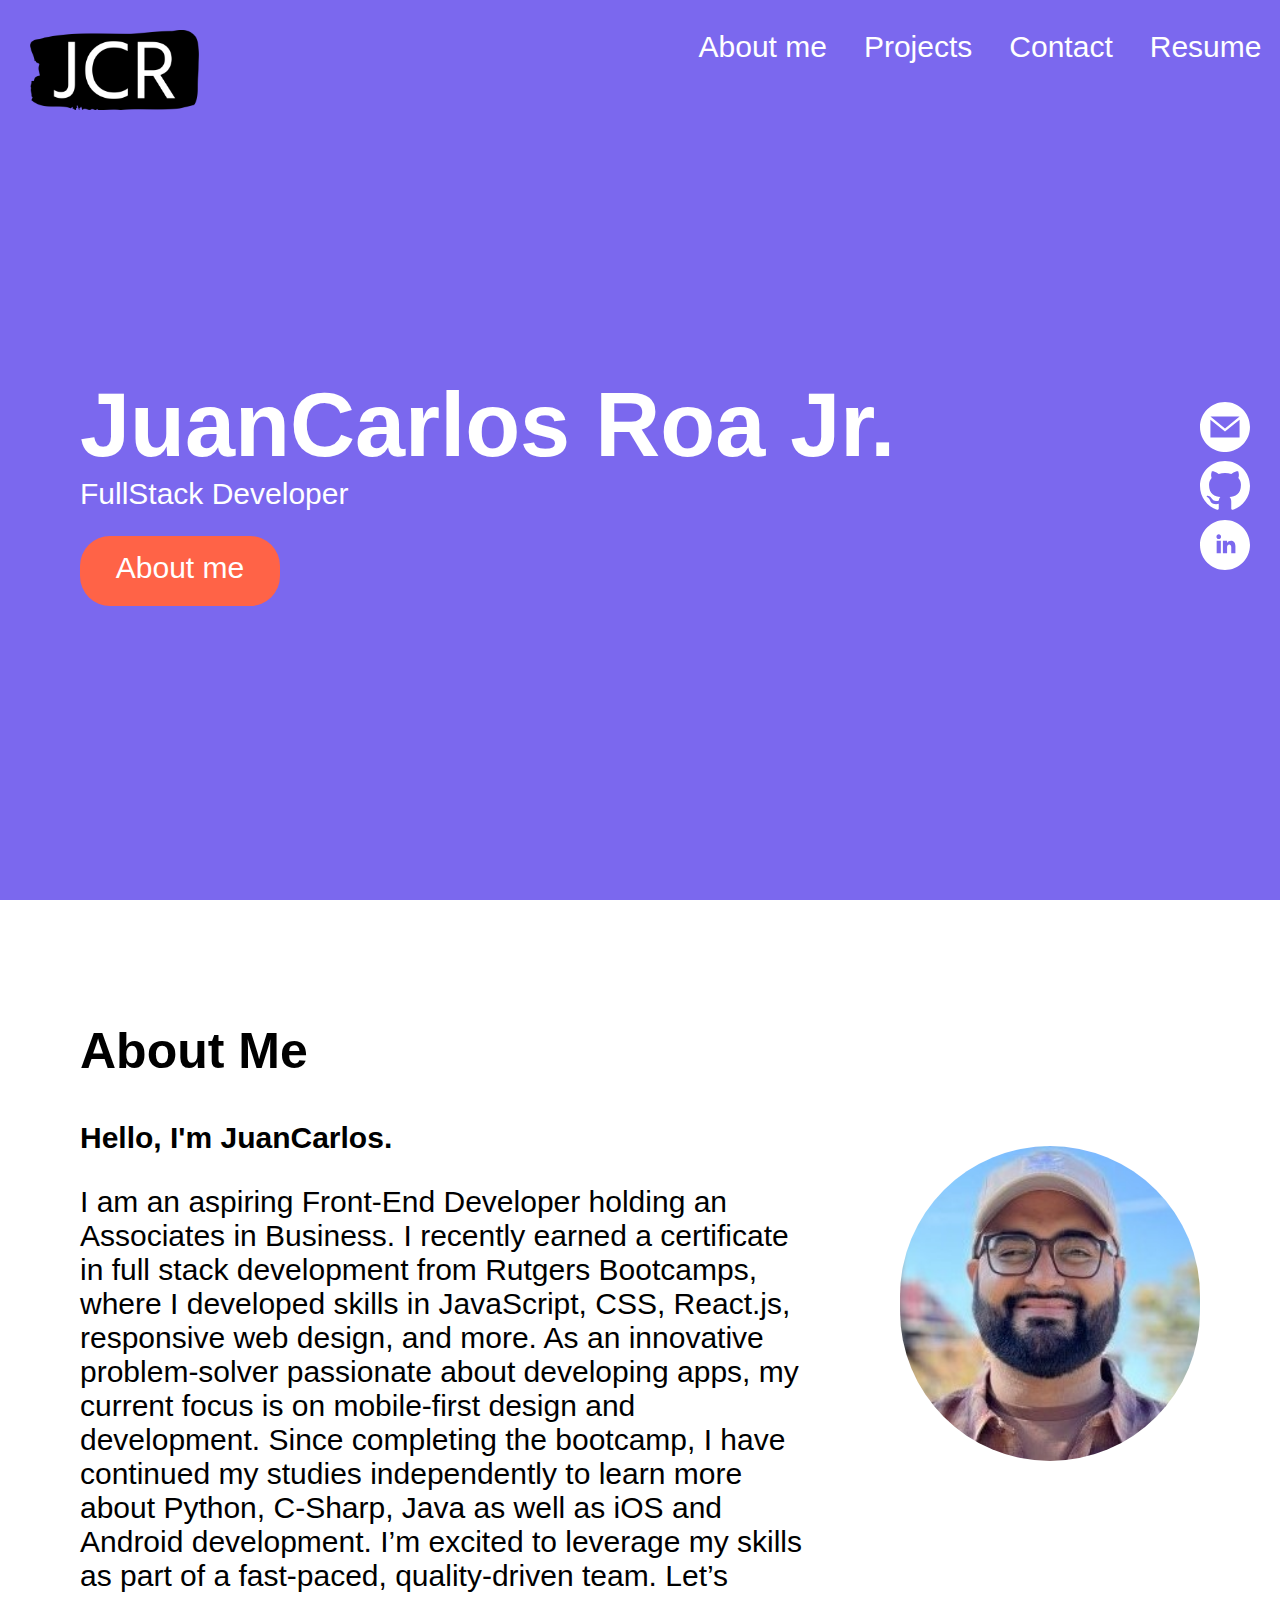
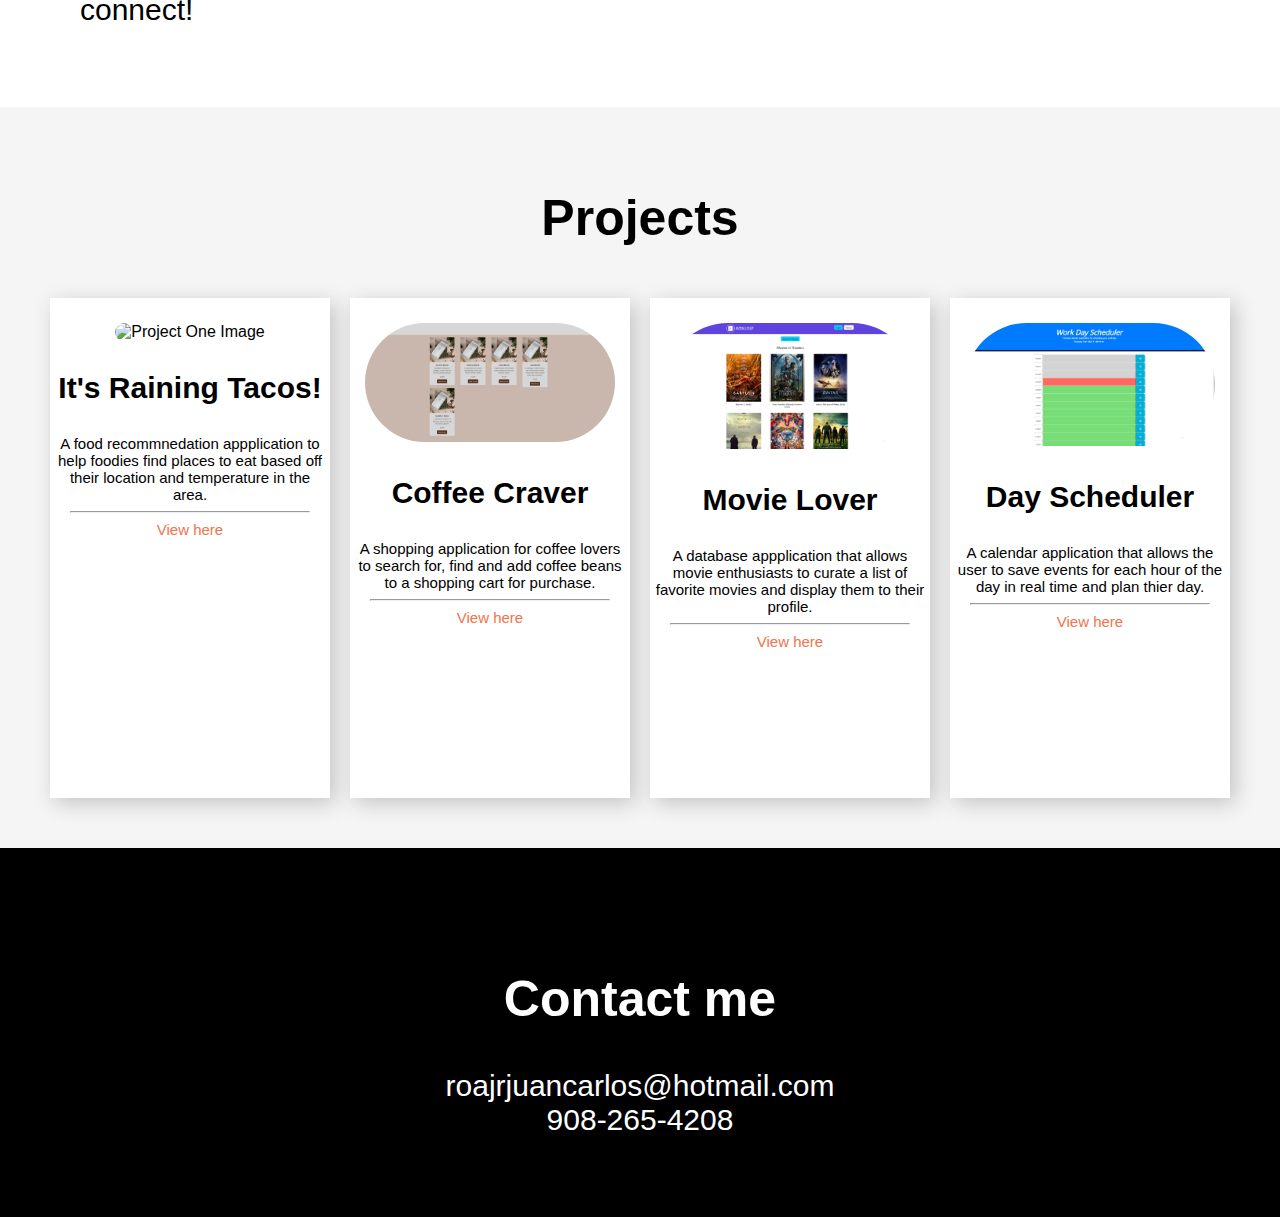
==== index.html @ 2ea53c3a "resume updated with new school name" ====
<!DOCTYPE html>
<html lang="en">
<head>
    <link rel="stylesheet" href="src/styles.css">
    <meta charset="UTF-8">
    <meta http-equiv="X-UA-Compatible" content="IE=edge">
    <meta name="viewport" content="width=device-width, initial-scale=1.0">
    <title>Portfolio</title>
</head>
<body>
    <section class="hero">
        <nav>
            <img class="logo" src="src/images/JCR logo.png" alt="logo">
            <ul>
                <li><a href="#about-me">About me</a></li>
                <li><a href="#projects">Projects</a></li>
                <li><a href="#contact-me">Contact</a></li>
                <li><a href="./src/pdfs/Resume (1).pdf" target="_blank">Resume</a></li>
            </ul>
            <button class="hamburger" id="hamburger">
                <i class="fas fa-bars"></i>
            </button>
        </nav>
        <div class="hero-area">
            <div class="hero-text">
                <h1>JuanCarlos Roa Jr.</h1>
                <p>FullStack Developer</p>
                <div class="button"><a href="#about-me">About me</a></div>
            </div> 
            <div class="socials">
                <div><a href="mailto: https://www.roajrjuancarlos@hotmail.com" class="social">
                    <svg xmlns="http://www.w3.org/2000/svg" fill="#ffffff" width="50" height="50" viewBox="0 0 24 24"><path d="M12 .02c-6.627 0-12 5.373-12 12s5.373 12 12 12 12-5.373 12-12-5.373-12-12-12zm6.99 6.98l-6.99 5.666-6.991-5.666h13.981zm.01 10h-14v-8.505l7 5.673 7-5.672v8.504z"/></svg>
                </a></div>
                <div><a href="https://www.github.com/Jcroa25"  class="social">
                    <svg xmlns="http://www.w3.org/2000/svg" fill="#ffffff" width="50" height="50" viewBox="0 0 24 24"><path d="M12 0c-6.626 0-12 5.373-12 12 0 5.302 3.438 9.8 8.207 11.387.599.111.793-.261.793-.577v-2.234c-3.338.726-4.033-1.416-4.033-1.416-.546-1.387-1.333-1.756-1.333-1.756-1.089-.745.083-.729.083-.729 1.205.084 1.839 1.237 1.839 1.237 1.07 1.834 2.807 1.304 3.492.997.107-.775.418-1.305.762-1.604-2.665-.305-5.467-1.334-5.467-5.931 0-1.311.469-2.381 1.236-3.221-.124-.303-.535-1.524.117-3.176 0 0 1.008-.322 3.301 1.23.957-.266 1.983-.399 3.003-.404 1.02.005 2.047.138 3.006.404 2.291-1.552 3.297-1.23 3.297-1.23.653 1.653.242 2.874.118 3.176.77.84 1.235 1.911 1.235 3.221 0 4.609-2.807 5.624-5.479 5.921.43.372.823 1.102.823 2.222v3.293c0 .319.192.694.801.576 4.765-1.589 8.199-6.086 8.199-11.386 0-6.627-5.373-12-12-12z"/></svg>
                </a></div>
                <div><a href="https://www.linkedin.com/in/juancarlos-roa-jr" class="social">
                    <svg xmlns="http://www.w3.org/2000/svg" fill="#ffffff" width="50" height="50" viewBox="0 0 24 24"><path d="M12 0c-6.627 0-12 5.373-12 12s5.373 12 12 12 12-5.373 12-12-5.373-12-12-12zm-2 16h-2v-6h2v6zm-1-6.891c-.607 0-1.1-.496-1.1-1.109 0-.612.492-1.109 1.1-1.109s1.1.497 1.1 1.109c0 .613-.493 1.109-1.1 1.109zm8 6.891h-1.998v-2.861c0-1.881-2.002-1.722-2.002 0v2.861h-2v-6h2v1.093c.872-1.616 4-1.736 4 1.548v3.359z"/></svg>
                </a></div>
            </div>
        </div>    
    </section>
    <section class="sub-section" id="about-me">
        <div class="information">
            <h2 id="aboutme">About Me</h2>
            <h3>Hello, I'm JuanCarlos.</h3><p>I am an aspiring Front-End Developer holding an Associates in Business. I recently earned a certificate in full stack development from Rutgers Bootcamps, where I developed skills in JavaScript, CSS, React.js, responsive web design, and more.
                As an innovative problem-solver passionate about developing apps, my current focus is on mobile-first design and development. Since completing the bootcamp, I have continued my studies independently to learn more about Python, C-Sharp, Java as well as iOS and Android development.
                 I’m excited to leverage my skills as part of a fast-paced, quality-driven team. Let’s connect!</p>
        </div>
        <div class="headshot-container">
            <img class="headshot" src="./src/images/headshot.jpg" alt="Headshot"/>
        </div>
    </section>
    <section class="sub-section-alternative" id="projects">
        <h2>Projects</h2>
        <div class="project-container">
            <div class="project-card">
                <img class="project-image" src="src/images/Project 1.png" alt="Project One Image"/>
                <h3>It's Raining Tacos!</h3>
                <p class="subtext">A food recommnedation appplication to help foodies find places to eat based off their location and temperature in the area.</p>
                <hr/>
                <p class="subtext"><a class="project-link" href="https://sminker0401.github.io/Its-Raining-Tacos/">View here</a></p>
            </div>
            <div class="project-card">
              <img class="project-image" src="src/images/Project 2.png" alt="Project Two Image"/>
              <h3>Coffee Craver</h3>
              <p class="subtext">A shopping application for coffee lovers to search for, find and add coffee beans to a shopping cart for purchase.</p>
              <hr/>
              <p class="subtext"><a class="project-link" href="https://coffee-cravers.herokuapp.com/">View here</a></p>
            </div>
            <div class="project-card">
              <img class="project-image" src="src/images/Project 3.png" alt="Project Third Image"/>
              <h3>Movie Lover</h3>
              <p class="subtext">A database appplication that allows movie enthusiasts to curate a list of favorite movies and display them to their profile.</p>
              <hr/>
              <p class="subtext"><a class="project-link" href="https://movie-lover.herokuapp.com/">View here</a></p>
            </div>
            <div class="project-card">
              <img class="project-image" src="src/images/Project 4.png" alt="Project Fourth Image"/>
              <h3>Day Scheduler</h3>
              <p class="subtext">A calendar application that allows the user to save events for each hour of the day in real time and plan thier day.</p>
              <hr/>
              <p class="subtext"><a class="project-link" href="https://jcroa25.github.io/Work-Day-Scheduler/">View here</a></p>
            </div>
        </div>
    </section>
    <footer id="contact-me">
        <h2>Contact me</h2>
        <p>roajrjuancarlos@hotmail.com</p>
        <p>908-265-4208</p>
    </footer>
    <script src="src/app.js"></script>
</body>
</html>

<!--Front-end web developer leveraging background in psychology to build more intuitive user experiences on the web. Recently earned a certificate in full stack development from [school name] and developed skills in JavaScript, CSS, React.js, and responsive web design. Known as an innovative problem-solver passionate about developing apps, with a focus on mobile-first design and development. Aim for each project is to best engage the audience for an impactful user experience. Excited to leverage skills in the future as part of a fast-paced, quality-driven team to build better experiences on the web.-->
---- src/styles.css ----
body {
    font-family: 'Poppins', sans-serif;
    margin: 0;
}

section {
    background-color: white;
}

.hero {
    background-color: #7b68ee;
    height: 100vh;
    color: white;
    font-size: 40px;
}

footer {
    background-color: black;
    color: white;
    text-align: center;
    padding: 80px;
}

nav {
    display: flex;
    justify-content: space-between;
}

ul {
    display: flex;
    list-style-type: none;
    width: 600px;
    justify-content: space-around;
    font-size: 30px;
}

li {
    text-decoration: none;
    margin-right: px;
}

h1 {
    font-size: 90px;
    margin: 0;
}

h2 {
    font-size: 50px;
}



h3 {
    font-size: 30px
}

p {
    margin: 0;
    font-size: 30px;
    font-weight: 300;
}

.subtext {
    font-size: 15px;
    font-weight: 300;
}

.hero-area {
    display: flex;
    height: 100%;
    justify-content: space-between;
    align-items: center;
}

.hero-text {
    margin-left: 80px;
    margin-bottom: 200px;
}

.button {
    width: 200px;
    height: 55px;
    border-radius: 30px;
    background-color: #ff6347;
    text-align: center;
    font-size: 30px;
    font-weight: 300;
    padding-top: 15px;
    margin-top: 25px;
}

.button:hover {
    background-color: #ef744b;
}

.button:active {
    background-color: #A9A9A9;
    color: #808080;
}

.socials {
    margin: 10px;
    padding-bottom: 200px;
}

.logo {
    height: 80px;
    margin: 30px;
}
.social {
    margin: 20px;
}

.sub-section {
    display: flex;
    justify-content: space-around;
    padding: 80px;
}

.sub-section-alternative {
    background-color: #f5f5f5;
    display: flex;
    flex-direction: column;
    text-align: center;
    padding: 40px;
}

.headshot {
    width: 300px;
    border-radius: 150px;
    margin-left: 80px;
}

.headshot-container {
    display: flex;
    align-items: center;
}

.project-card {
    background-color: white;
    width: 300px;
    height: 500px;
    box-shadow: 5px 5px 20px rgb(197, 195, 195);
    margin: 10px;
}

.project-container {
    display: flex;
    justify-content: space-around;
}

.subtext {
    margin: 5px;
}

@media only screen and (max-width: 1000px) {
    .project-container {
        display: flex;
        flex-wrap: wrap;
        width: 100%;
    }
}

.project-image {
    margin-top: 25px;
    width: 250px;
    border-radius: 125px;
}

hr {
    margin-left: 20px;
    margin-right: 20px;
}

.project-link {
    text-decoration: none;
    color: #ef744b;
}

a {
    text-decoration: none;
    color: white;
}

.hamburger {
    display: none;
}

.hamburger:focus{
    outline: 0;
}


@media only screen and (max-width: 1000px) {
    .hamburger {
        display: block;
        border: 0;
        background-color: transparent;
        color: white;
        font-size: 30px;
        margin: 20px;
        align-self: flex-end;
        width: 100%;
    }

    ul {
        display: none;
        background-color: #2b2c38;
        margin: 0ppx;
    }

    ul.show {
        display: block;
    }

    nav {
        display: flex;
        flex-direction: column-reverse;
        background-color: #2b2c38;
    }

    .logo {
        display: none;
    }
}
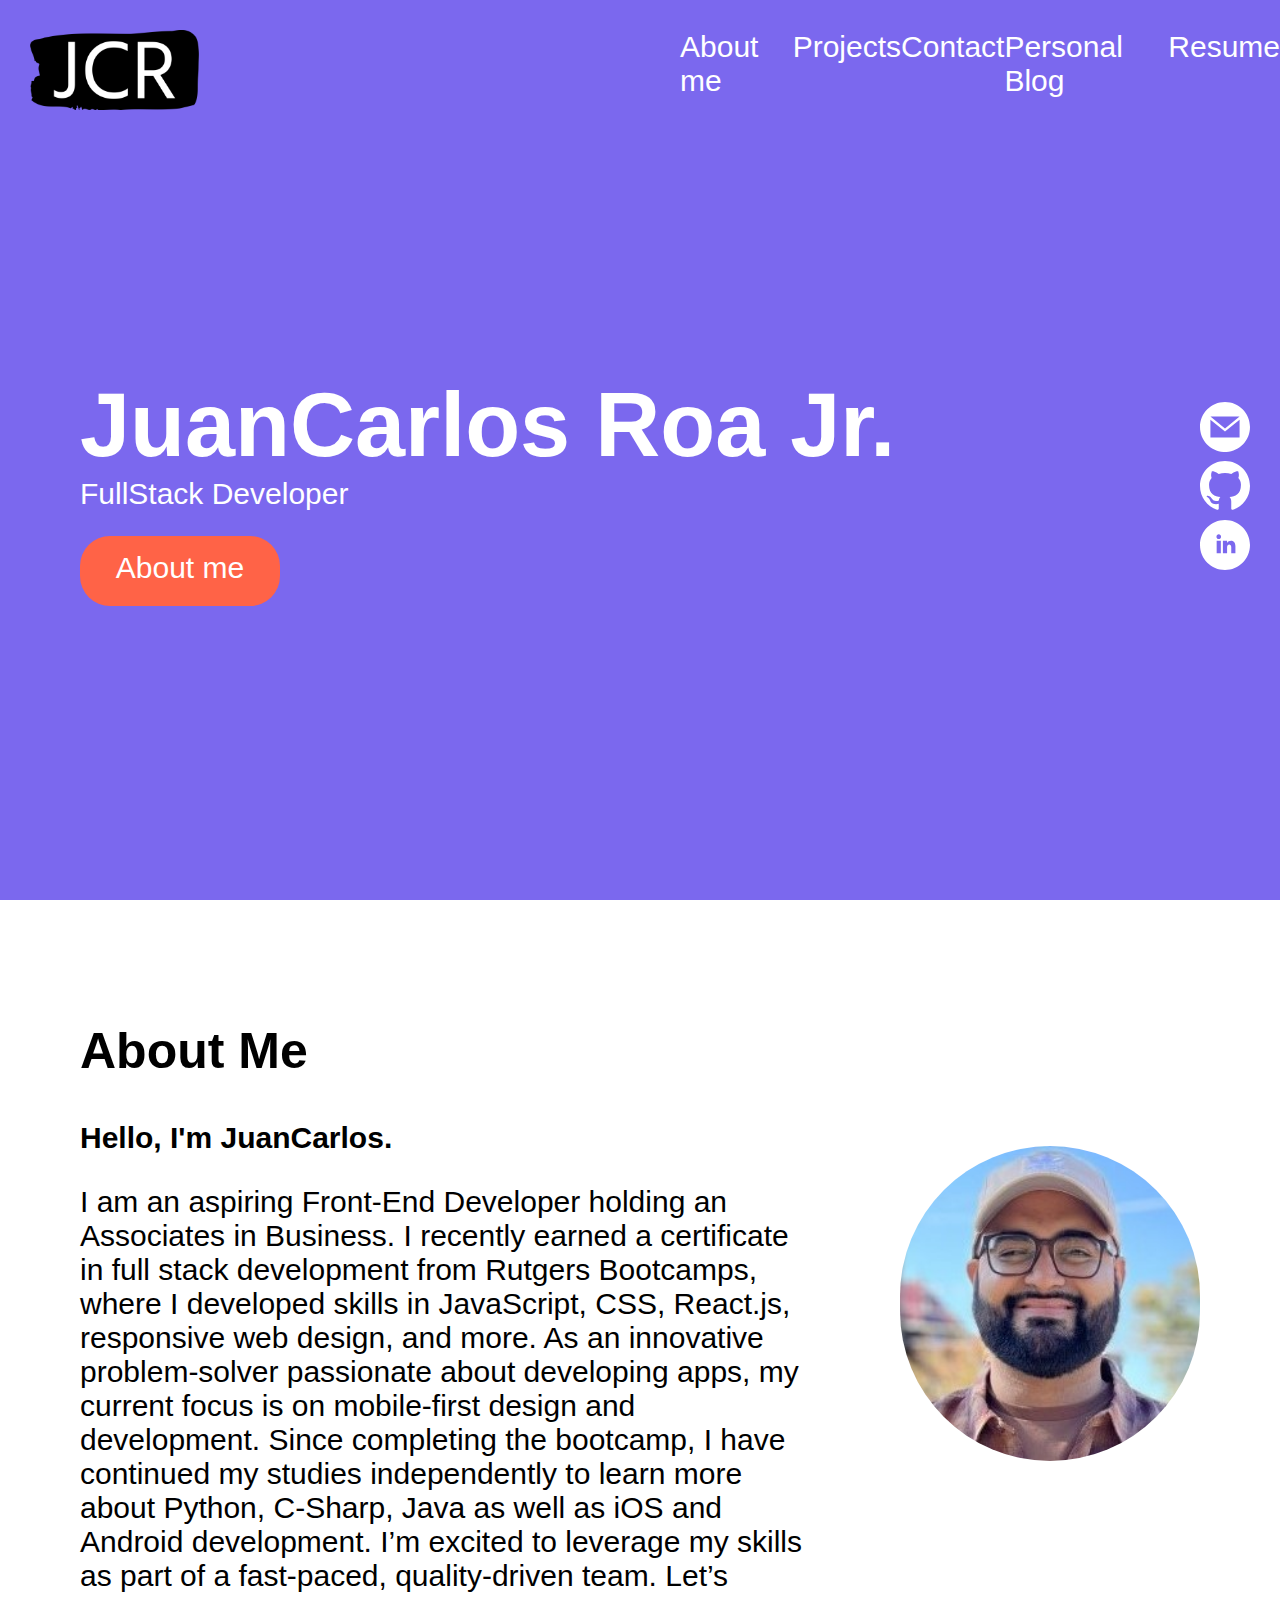
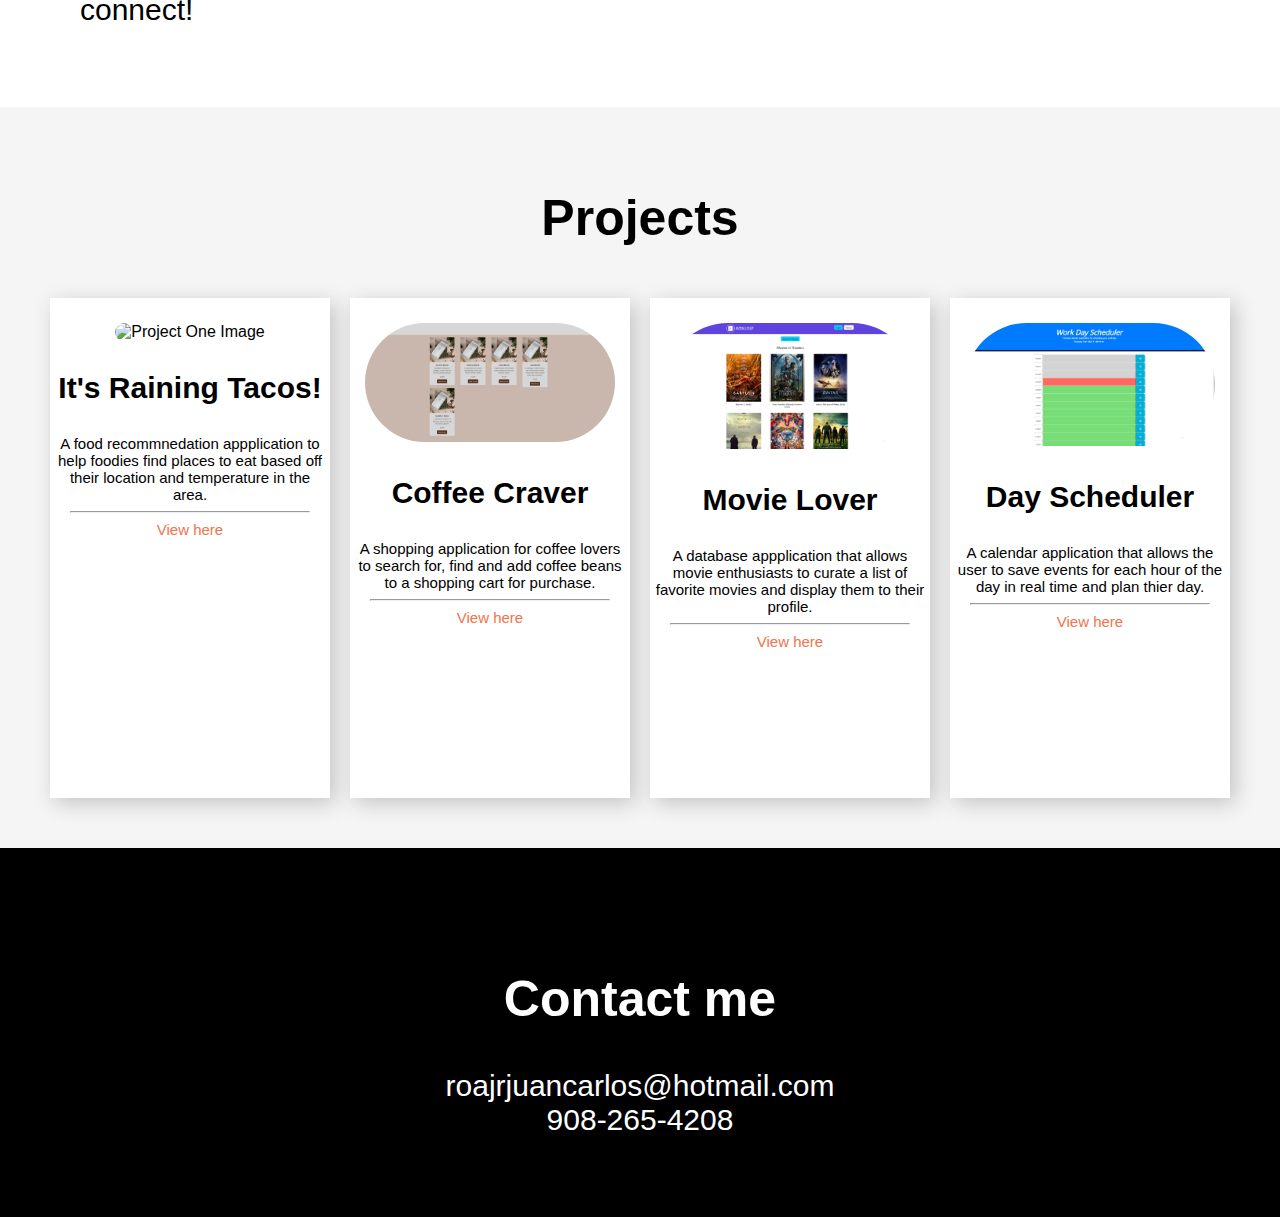
==== commit c57abb77: "created blog template" ====
--- a/index.html
+++ b/index.html
@@ -15,7 +15,8 @@
                 <li><a href="#about-me">About me</a></li>
                 <li><a href="#projects">Projects</a></li>
                 <li><a href="#contact-me">Contact</a></li>
-                <li><a href="./src/pdfs/Resume (1).pdf" target="_blank">Resume</a></li>
+                <li><a href="/blog.html">Personal Blog</a></li>
+                <li><a href="./src/pdfs/Resume2023.pdf" target="_blank">Resume</a></li>
             </ul>
             <button class="hamburger" id="hamburger">
                 <i class="fas fa-bars"></i>
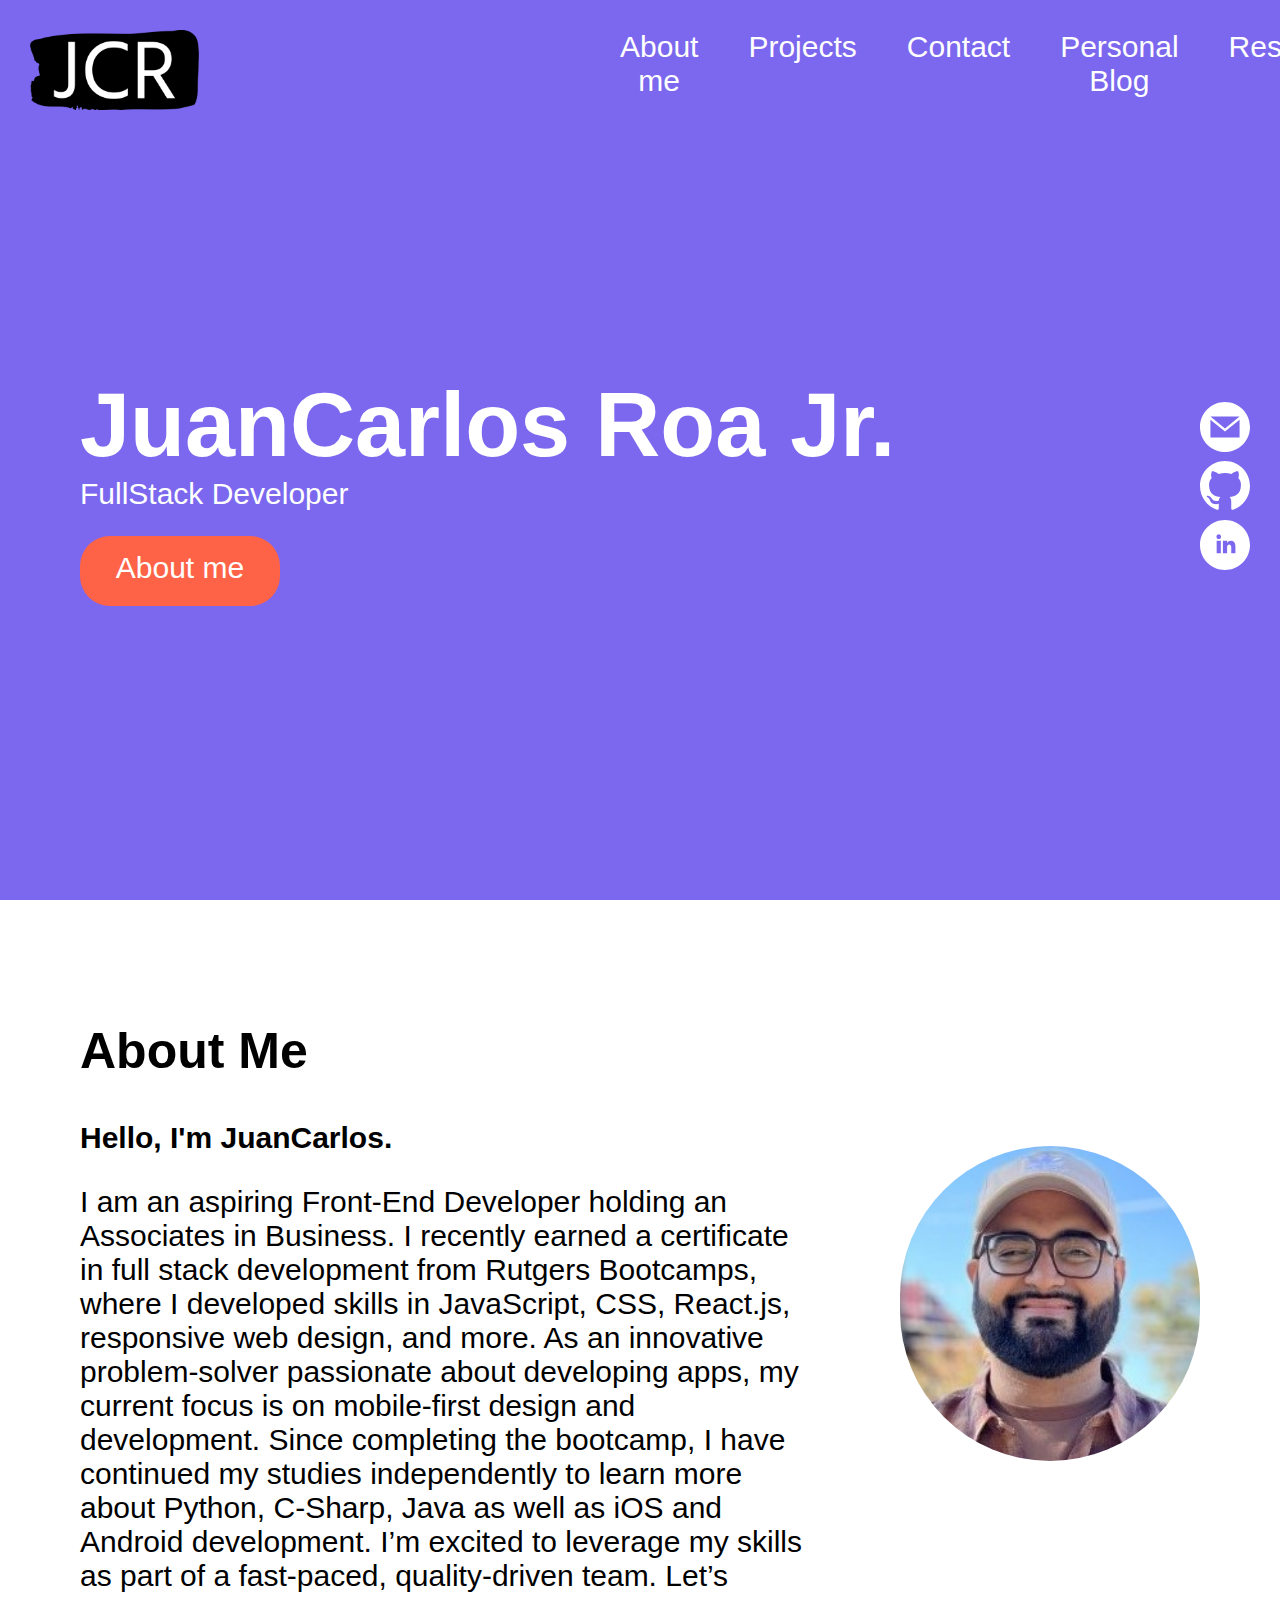
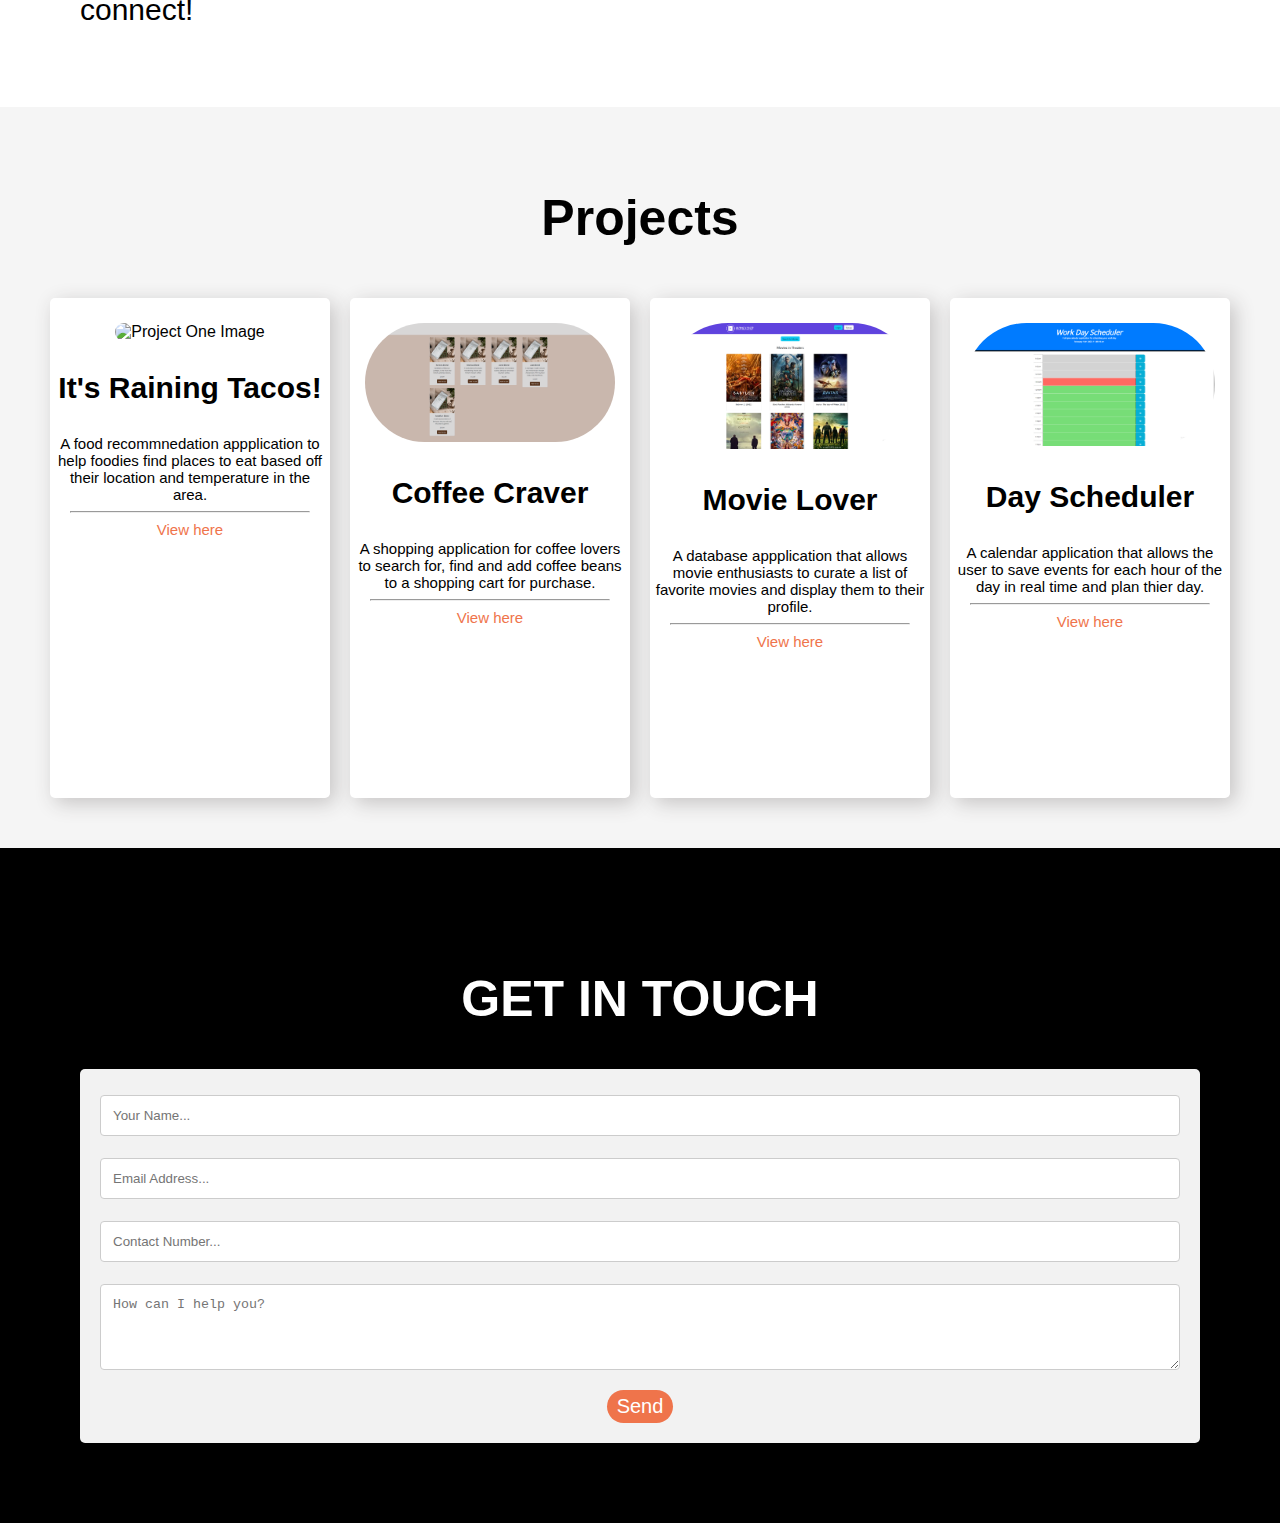
==== commit f7a812a3: "added a submission box" ====
--- a/index.html
+++ b/index.html
@@ -15,8 +15,8 @@
                 <li><a href="#about-me">About me</a></li>
                 <li><a href="#projects">Projects</a></li>
                 <li><a href="#contact-me">Contact</a></li>
-                <li><a href="/blog.html">Personal Blog</a></li>
-                <li><a href="./src/pdfs/Resume2023.pdf" target="_blank">Resume</a></li>
+                <li><a href="https://juancarlosroa.hashnode.dev/">Personal Blog</a></li>
+                <li><a href="./src/pdfs/New Resume (1).pdf" target="_blank">Resume</a></li>
             </ul>
             <button class="hamburger" id="hamburger">
                 <i class="fas fa-bars"></i>
@@ -86,9 +86,18 @@
         </div>
     </section>
     <footer id="contact-me">
-        <h2>Contact me</h2>
-        <p>roajrjuancarlos@hotmail.com</p>
-        <p>908-265-4208</p>
+        <h2>GET IN TOUCH</h2>
+        <div class="container">
+            <form action="https://formsubmit.co/roajrjuancarlos@hotmail.com" method="POST">
+                <input type="text" name="name" placeholder="Your Name..." required>
+                <input type="email" name="email" placeholder="Email Address..." required>
+                <input type="text" name="phone" placeholder="Contact Number..." required>
+                <textarea name="message" rows="4" placeholder="How can I help you?"></textarea>
+                <button id="send" type="submit">Send</button>
+            </form>
+          </div>
+        <!--<p>roajrjuancarlos@hotmail.com</p>
+        <p>908-265-4208</p>-->
     </footer>
     <script src="src/app.js"></script>
 </body>
@@ -96,3 +105,4 @@
 
 <!--Front-end web developer leveraging background in psychology to build more intuitive user experiences on the web. Recently earned a certificate in full stack development from [school name] and developed skills in JavaScript, CSS, React.js, and responsive web design. Known as an innovative problem-solver passionate about developing apps, with a focus on mobile-first design and development. Aim for each project is to best engage the audience for an impactful user experience. Excited to leverage skills in the future as part of a fast-paced, quality-driven team to build better experiences on the web.-->
 
+<!-- onclick="alert('Thank you for your submission')" -->--- a/src/styles.css
+++ b/src/styles.css
@@ -32,11 +32,13 @@
     width: 600px;
     justify-content: space-around;
     font-size: 30px;
+    padding-right: 60px;
 }
 
 li {
     text-decoration: none;
-    margin-right: px;
+    margin-right: 50px;
+    text-align: center;
 }
 
 h1 {
@@ -142,6 +144,7 @@
     height: 500px;
     box-shadow: 5px 5px 20px rgb(197, 195, 195);
     margin: 10px;
+    border-radius: 5px;
 }
 
 .project-container {
@@ -190,6 +193,58 @@
     outline: 0;
 }
 
+#send {
+    font-size: 20px;
+    background-color: #ef744b;
+    border-radius: 20px;
+    padding: 5px 10px 5px 10px;
+    border: none;
+    color: white;
+}
+
+/* Style inputs with type="text", select elements and textareas */
+input[type=text], select, textarea {
+    width: 100%; /* Full width */
+    padding: 12px; /* Some padding */ 
+    border: 1px solid #ccc; /* Gray border */
+    border-radius: 4px; /* Rounded borders */
+    box-sizing: border-box; /* Make sure that padding and width stays in place */
+    margin-top: 6px; /* Add a top margin */
+    margin-bottom: 16px; /* Bottom margin */
+    resize: vertical /* Allow the user to vertically resize the textarea (not horizontally) */
+  }
+  
+  input[type=email], select, textarea {
+    width: 100%; /* Full width */
+    padding: 12px; /* Some padding */ 
+    border: 1px solid #ccc; /* Gray border */
+    border-radius: 4px; /* Rounded borders */
+    box-sizing: border-box; /* Make sure that padding and width stays in place */
+    margin-top: 6px; /* Add a top margin */
+    margin-bottom: 16px; /* Bottom margin */
+    resize: vertical /* Allow the user to vertically resize the textarea (not horizontally) */
+  }
+  /* Style the submit button with a specific background color etc */
+  input[type=submit] {
+    background-color: #04AA6D;
+    color: white;
+    padding: 12px 20px;
+    border: none;
+    border-radius: 4px;
+    cursor: pointer;
+  }
+  
+  /* When moving the mouse over the submit button, add a darker green color */
+  input[type=submit]:hover {
+    background-color: #45a049;
+  }
+  
+  /* Add a background color and some padding around the form */
+  .container {
+    border-radius: 5px;
+    background-color: #f2f2f2;
+    padding: 20px;
+  }
 
 @media only screen and (max-width: 1000px) {
     .hamburger {
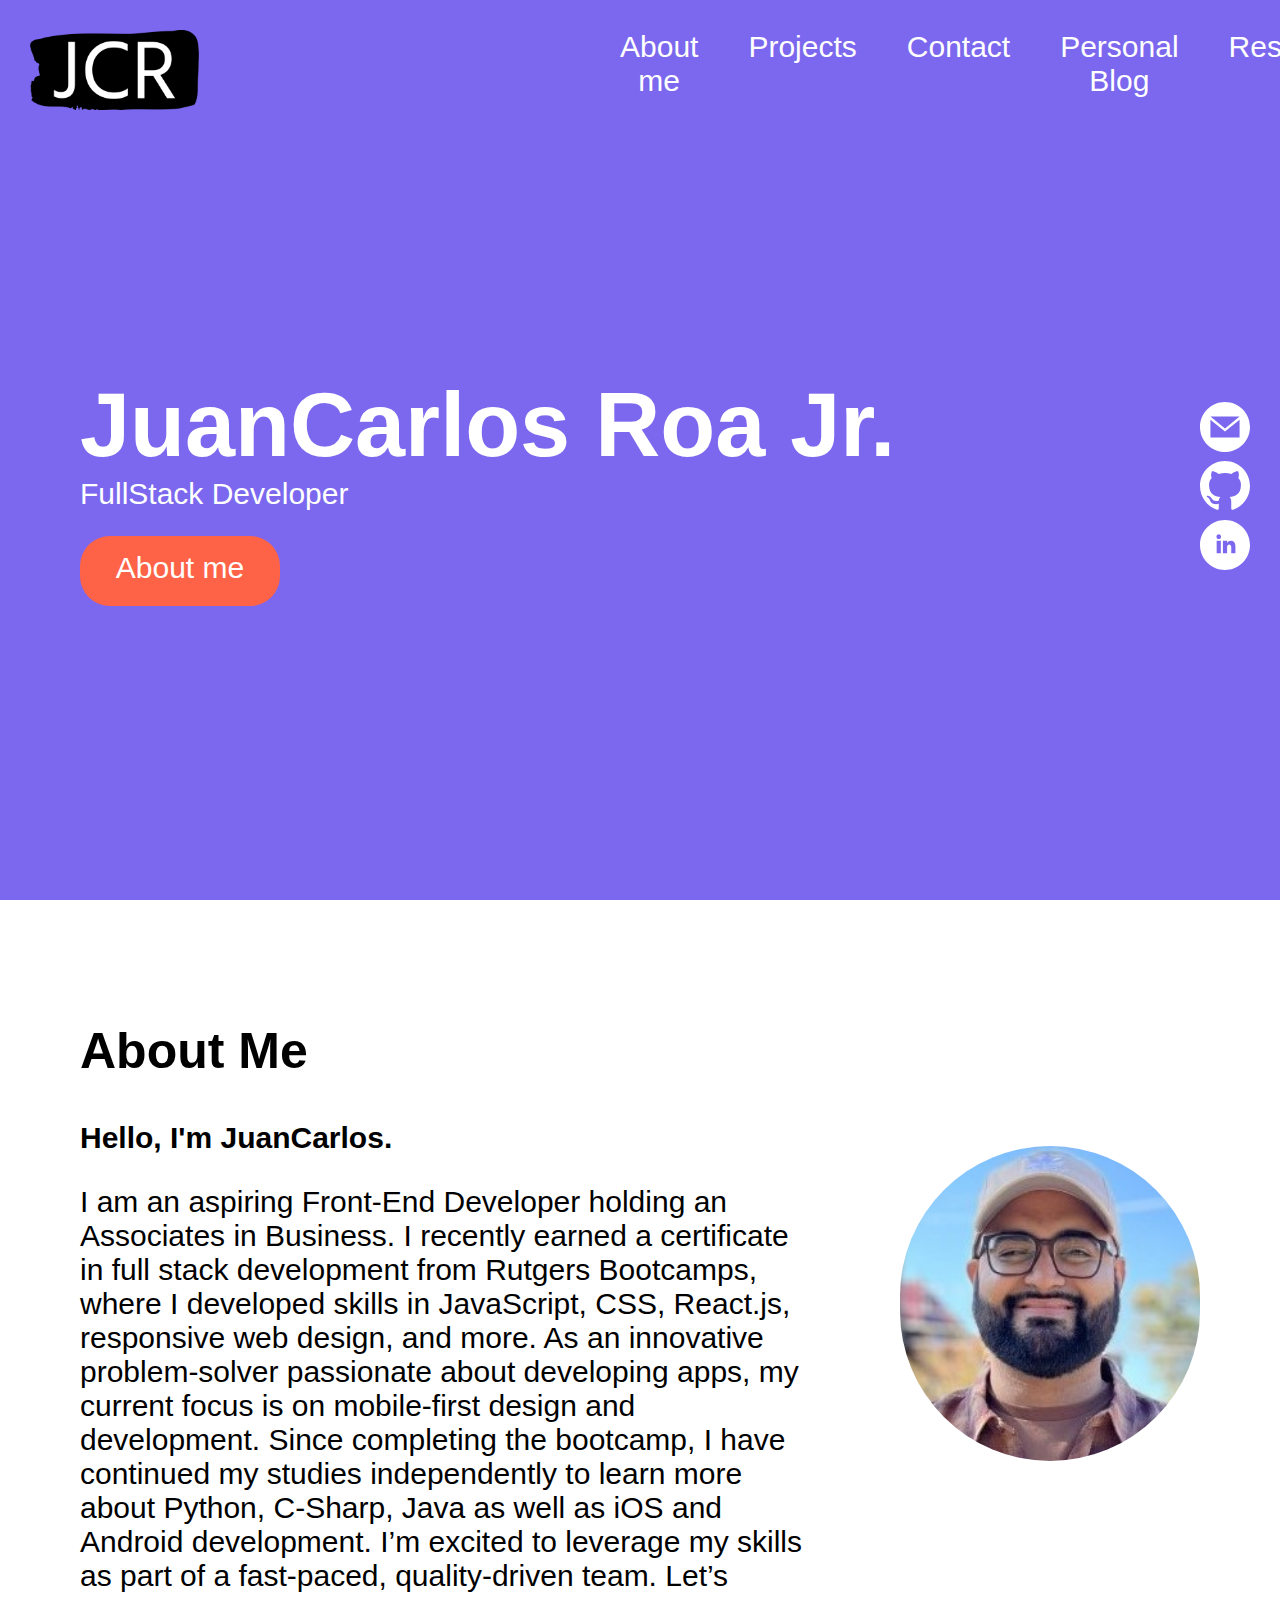
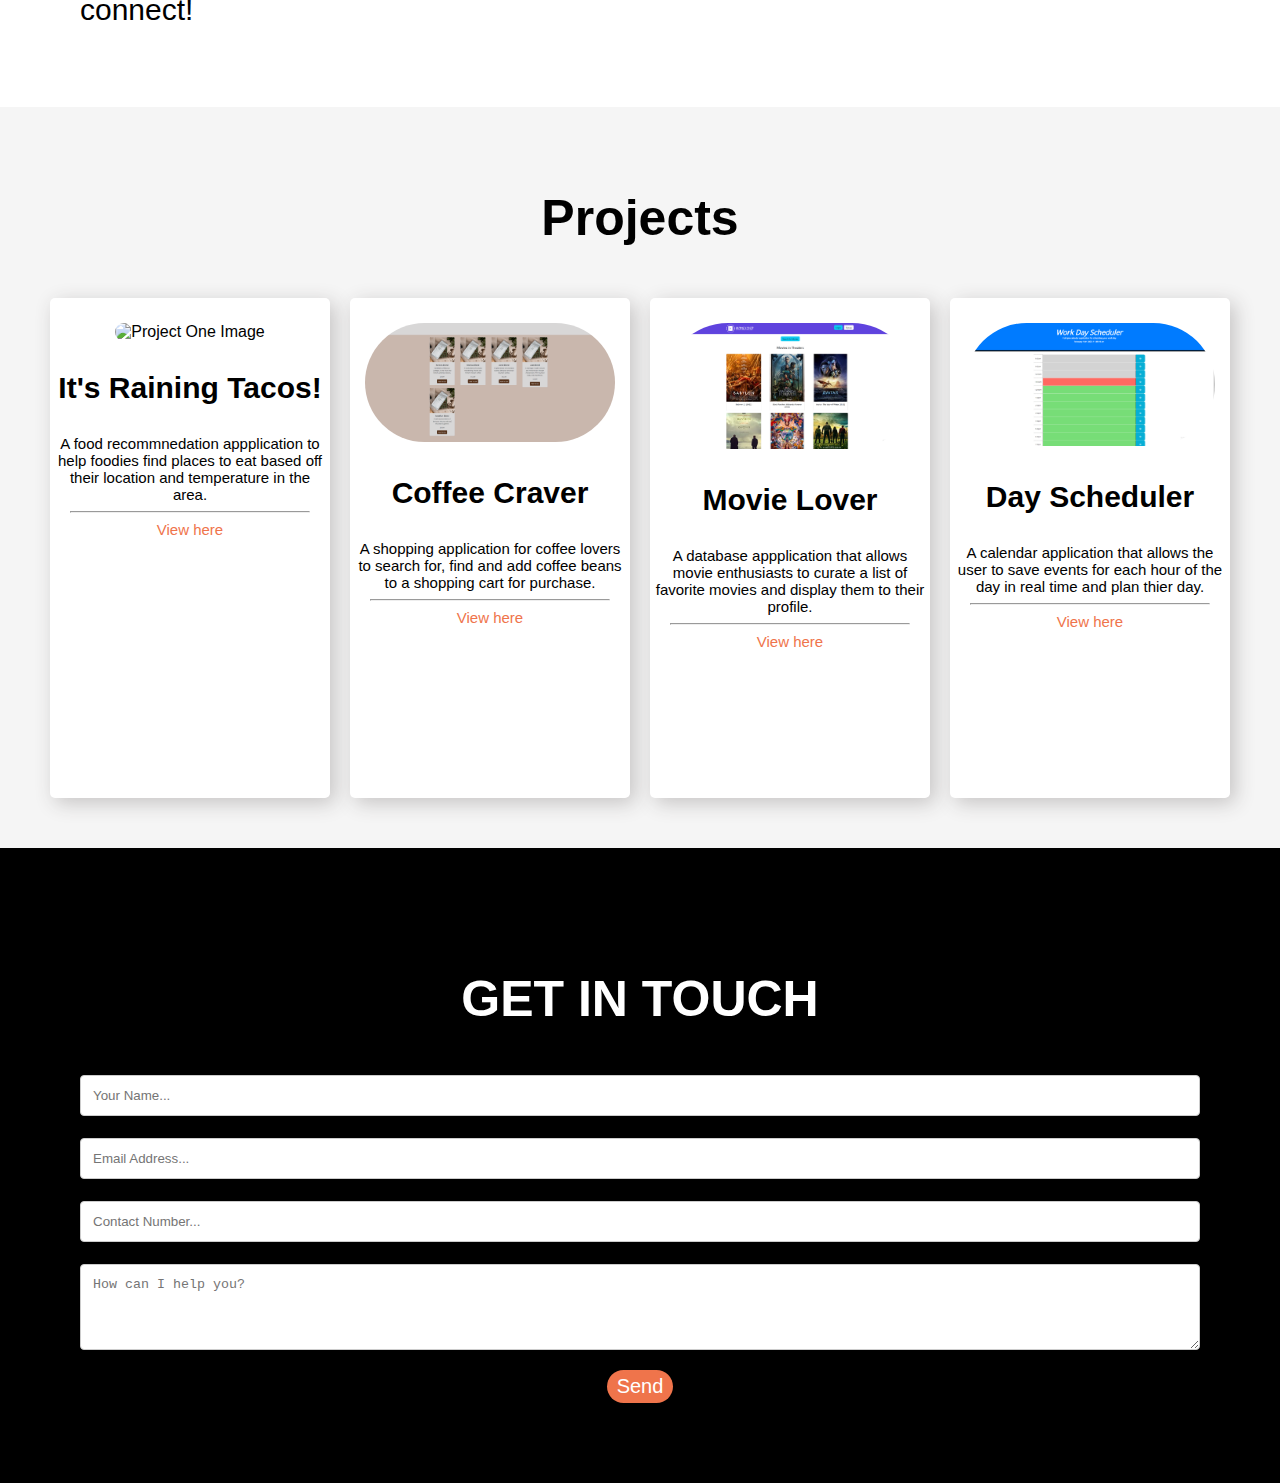
==== commit f9d2bea3: "code cleanup" ====
--- a/index.html
+++ b/index.html
@@ -87,7 +87,7 @@
     </section>
     <footer id="contact-me">
         <h2>GET IN TOUCH</h2>
-        <div class="container">
+        <div class="form-container">
             <form action="https://formsubmit.co/roajrjuancarlos@hotmail.com" method="POST">
                 <input type="text" name="name" placeholder="Your Name..." required>
                 <input type="email" name="email" placeholder="Email Address..." required>
